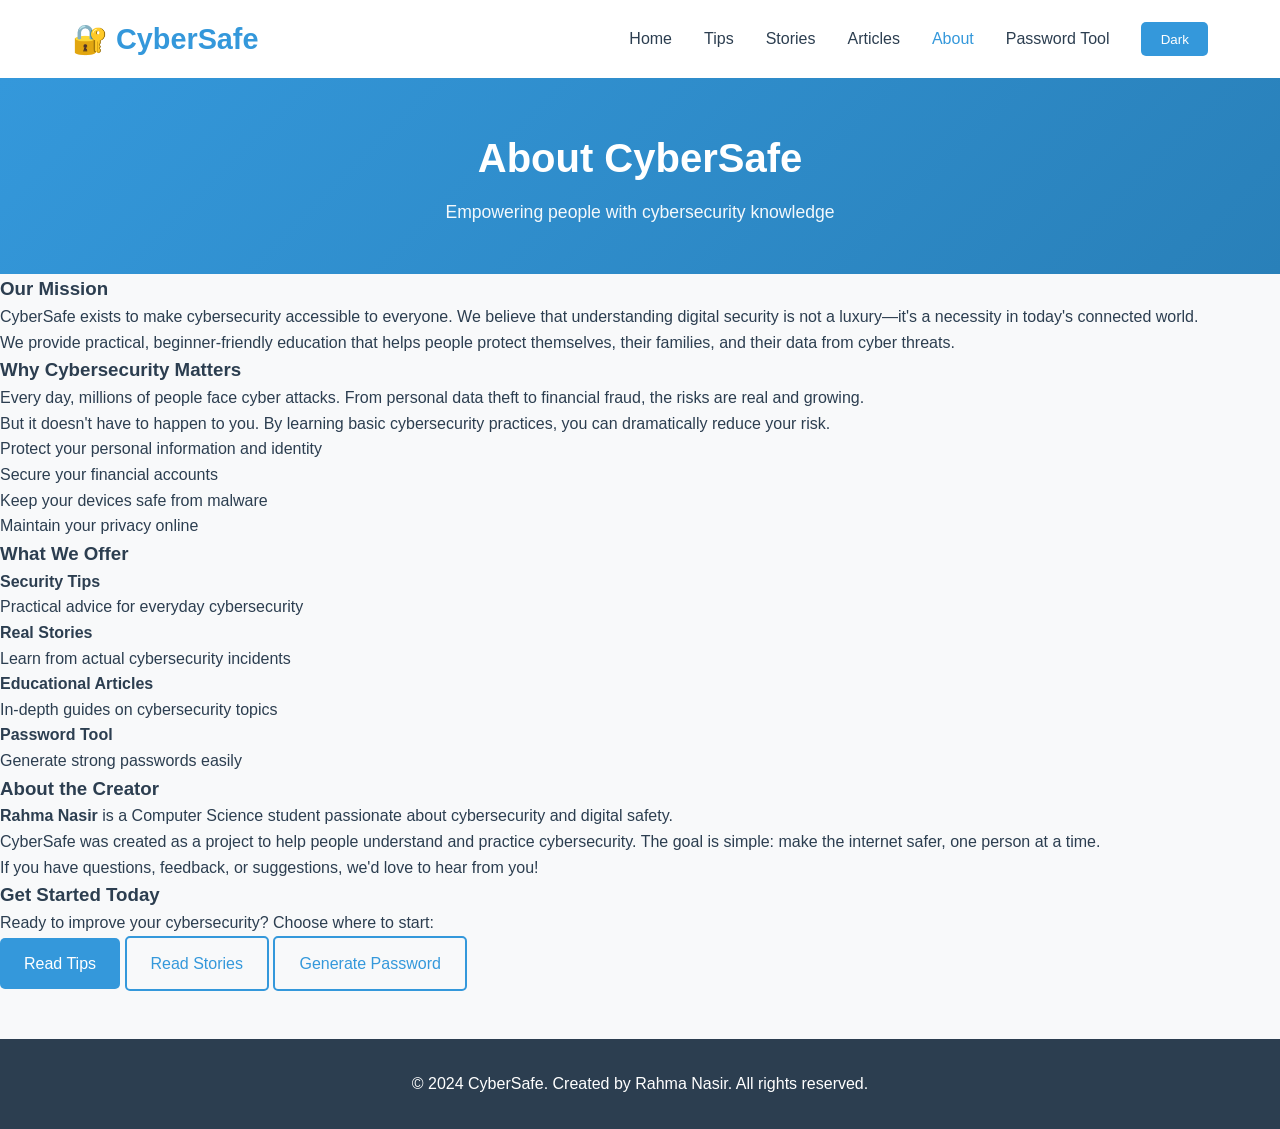
==== about.html @ e83b539f "Add files via upload" ====
<!DOCTYPE html>
<html lang="en">
<head>
    <meta charset="UTF-8">
    <meta name="viewport" content="width=device-width, initial-scale=1.0">
    <title>About - CyberSafe</title>
    <link rel="stylesheet" href="style.css">
    <script src="script.js"></script>
</head>
<body>

    <nav class="navbar">
        <div class="nav-container">
            <div class="logo">
                <span class="logo-icon">🔐</span>
                <span class="logo-text">CyberSafe</span>
            </div>
            <ul class="nav-links">
                <li><a href="index.html">Home</a></li>
                <li><a href="tips.html">Tips</a></li>
                <li><a href="stories.html">Stories</a></li>
                <li><a href="articles.html">Articles</a></li>
                <li><a href="about.html" class="active">About</a></li>
                <li><a href="password.html">Password Tool</a></li>
                <li><button class="theme-btn" id="themeBtn">Dark</button></li>
            </ul>
        </div>
    </nav>

    <section class="page-header">
        <h2>About CyberSafe</h2>
        <p>Empowering people with cybersecurity knowledge</p>
    </section>

    <section class="about-section">
        <div class="about-container">
            <!-- Mission -->
            <div class="about-card">
                <h3>Our Mission</h3>
                <p>CyberSafe exists to make cybersecurity accessible to everyone. We believe that understanding digital security is not a luxury—it's a necessity in today's connected world.</p>
                <p>We provide practical, beginner-friendly education that helps people protect themselves, their families, and their data from cyber threats.</p>
            </div>

            <div class="about-card">
                <h3>Why Cybersecurity Matters</h3>
                <p>Every day, millions of people face cyber attacks. From personal data theft to financial fraud, the risks are real and growing.</p>
                <p>But it doesn't have to happen to you. By learning basic cybersecurity practices, you can dramatically reduce your risk.</p>
                <ul>
                    <li>Protect your personal information and identity</li>
                    <li>Secure your financial accounts</li>
                    <li>Keep your devices safe from malware</li>
                    <li>Maintain your privacy online</li>
                </ul>
            </div>

            <div class="about-card">
                <h3>What We Offer</h3>
                <div class="offerings">
                    <div class="offering">
                        <h4>Security Tips</h4>
                        <p>Practical advice for everyday cybersecurity</p>
                    </div>
                    <div class="offering">
                        <h4>Real Stories</h4>
                        <p>Learn from actual cybersecurity incidents</p>
                    </div>
                    <div class="offering">
                        <h4>Educational Articles</h4>
                        <p>In-depth guides on cybersecurity topics</p>
                    </div>
                    <div class="offering">
                        <h4>Password Tool</h4>
                        <p>Generate strong passwords easily</p>
                    </div>
                </div>
            </div>

            <div class="about-card">
                <h3>About the Creator</h3>
                <p><strong>Rahma Nasir</strong> is a Computer Science student passionate about cybersecurity and digital safety.</p>
                <p>CyberSafe was created as a project to help people understand and practice cybersecurity. The goal is simple: make the internet safer, one person at a time.</p>
                <p>If you have questions, feedback, or suggestions, we'd love to hear from you!</p>
            </div>

            <div class="about-card cta-card">
                <h3>Get Started Today</h3>
                <p>Ready to improve your cybersecurity? Choose where to start:</p>
                <div class="cta-buttons">
                    <a href="tips.html" class="btn btn-primary">Read Tips</a>
                    <a href="stories.html" class="btn btn-secondary">Read Stories</a>
                    <a href="password.html" class="btn btn-secondary">Generate Password</a>
                </div>
            </div>
        </div>
    </section>

    <footer class="footer">
        <p>&copy; 2024 CyberSafe. Created by Rahma Nasir. All rights reserved.</p>
    </footer>

</body>
</html>
---- style.css ----
* {
    margin: 0;
    padding: 0;
    box-sizing: border-box;
}

:root {
    --primary: #2c3e50;
    --accent: #3498db;
    --bg: #f8f9fa;
    --white: #ffffff;
    --text: #2c3e50;
    --light-text: #7f8c8d;
    --border: #ecf0f1;
}

body {
    font-family: 'Segoe UI', Tahoma, Geneva, Verdana, sans-serif;
    background-color: var(--bg);
    color: var(--text);
    line-height: 1.6;
}

.navbar {
    background-color: var(--white);
    padding: 1rem 0;
    box-shadow: 0 2px 5px rgba(0,0,0,0.1);
    top: 0;
    z-index: 100;
}

.nav-container {
    max-width: 1200px;
    margin: 0 auto;
    padding: 0 2rem;
    display: flex;
    justify-content: space-between;
    align-items: center;
}

.logo {
    font-size: 1.8rem;
    font-weight: bold;
    color: var(--accent);
}

.nav-links {
    display: flex;
    list-style: none;
    gap: 2rem;
    align-items: center;
    flex-wrap: wrap;
}

.nav-links a {
    text-decoration: none;
    color: var(--text);
    font-weight: 500;
}

.nav-links a:hover,
.nav-links a.active {
    color: var(--accent);
}

.theme-btn {
    background-color: var(--accent);
    color: white;
    border: none;
    padding: 0.6rem 1.2rem;
    border-radius: 5px;
    cursor: pointer;
    font-weight: 500;
}

.theme-btn:hover {
    background-color: #2980b9;
}

.btn {
    display: inline-block;
    padding: 0.8rem 1.5rem;
    border-radius: 5px;
    text-decoration: none;
    font-weight: 500;
    cursor: pointer;
    border: none;
    text-align: center;
}

.btn-primary {
    background-color: var(--accent);
    color: white;
}

.btn-primary:hover {
    background-color: #2980b9;
}

.btn-secondary {
    background-color: transparent;
    color: var(--accent);
    border: 2px solid ;
}

.btn-secondary:hover {
    background-color: var(--accent);
    color: white;
}

.page-header {
    background: linear-gradient(135deg, #3498db, #2980b9);
    color: white;
    padding: 3rem 2rem;
    text-align: center;
}

.page-header h2 {
    font-size: 2.5rem;
    margin-bottom: 0.5rem;
}

.page-header p {
    font-size: 1.1rem;
    opacity: 0.95;
}

.footer {
    background-color: var(--primary);
    color: white;
    text-align: center;
    padding: 2rem;
    margin-top: 3rem;
}

.hero {
    background: linear-gradient(135deg, #3498db, #2980b9);
    color: white;
    padding: 5rem 2rem;
    text-align: center;
}

.hero-content h2 {
    font-size: 3rem;
    margin-bottom: 1rem;
}

.hero-content p {
    font-size: 1.2rem;
    margin-bottom: 2rem;
    opacity: 0.95;
}

.hero-buttons {
    display: flex;
    gap: 1rem;
    justify-content: center;
    flex-wrap: wrap;
}

.features {
    padding: 3rem 2rem;
    background-color: var(--bg);
}

.features-container {
    max-width: 1200px;
    margin: 0 auto;
    display: grid;
    grid-template-columns: repeat(auto-fit, minmax(250px, 1fr));
    gap: 2rem;
}

.feature-card {
    background-color: var(--white);
    padding: 2rem;
    border-radius: 8px;
    box-shadow: 0 2px 8px rgba(0,0,0,0.1);
}

.feature-card h3 {
    color: var(--accent);
    margin-bottom: 1rem;
    font-size: 1.3rem;
}

.feature-card p {
    color: var(--light-text);
    margin-bottom: 1.5rem;
}

.feature-card a {
    color: var(--accent);
    text-decoration: none;
    font-weight: 500;
}
/* I UPDATED THE CSS FOR TIPS */
.tips-section {
    padding: 3rem 2rem;
    background-color: var(--bg);
}

.tips-container {
    max-width: 1200px;
    margin: 0 auto;
}

.tips-category {
    margin-bottom: 3rem;
}

.tips-category h3 {
    color: var(--accent);
    font-size: 1.5rem;
    margin-bottom: 1.5rem;
    padding-bottom: 0.5rem;
    border-bottom: 2px solid var(--accent);
}

.tip-card {
    background-color: var(--white);
    padding: 1.5rem;
    margin-bottom: 1rem;
    border-radius: 8px;
    box-shadow: 0 2px 5px rgba(0,0,0,0.1);
    border-left: 4px solid var(--accent);
}

.tip-card h4 {
    color: var(--accent);
    margin-bottom: 0.5rem;
    font-size: 1.1rem;
}

.tip-card p {
    color: var(--light-text);
}

/*update from here for stories and articles page*/

.stories-section {
    padding: 3rem 2rem;
    background-color: var(--bg);
}

.stories-container {
    max-width: 1000px;
    margin: 0 auto;
    display: grid;
    gap: 2rem;
}

.story-card {
    background-color: var(--white);
    padding: 2rem;
    border-radius: 8px;
    box-shadow: 0 2px 8px rgba(0,0,0,0.1);
    border-top: 4px solid var(--accent);
}

.story-card h3 {
    color: var(--accent);
    margin-bottom: 1rem;
    font-size: 1.3rem;
}

.story-card p {
    color: var(--light-text);
    margin-bottom: 1rem;
    line-height: 1.8;
}

.story-card strong {
    color: var(--text);
}

.articles-section {
    padding: 3rem 2rem;
    background-color: var(--bg);
}

.articles-container {
    max-width: 900px;
    margin: 0 auto;
}

.article-card {
    background-color: var(--white);
    padding: 2rem;
    margin-bottom: 2rem;
    border-radius: 8px;
    box-shadow: 0 2px 8px rgba(0,0,0,0.1);
}

.article-card h3 {
    color: var(--accent);
    margin-bottom: 1rem;
    font-size: 1.4rem;
}

.article-card p {
    color: var(--light-text);
    margin-bottom: 1rem;
    line-height: 1.8;
}

.article-card ul {
    margin-left: 2rem;
    margin-bottom: 1rem;
}

.article-card li {
    color: var(--light-text);
    margin-bottom: 0.5rem;
}
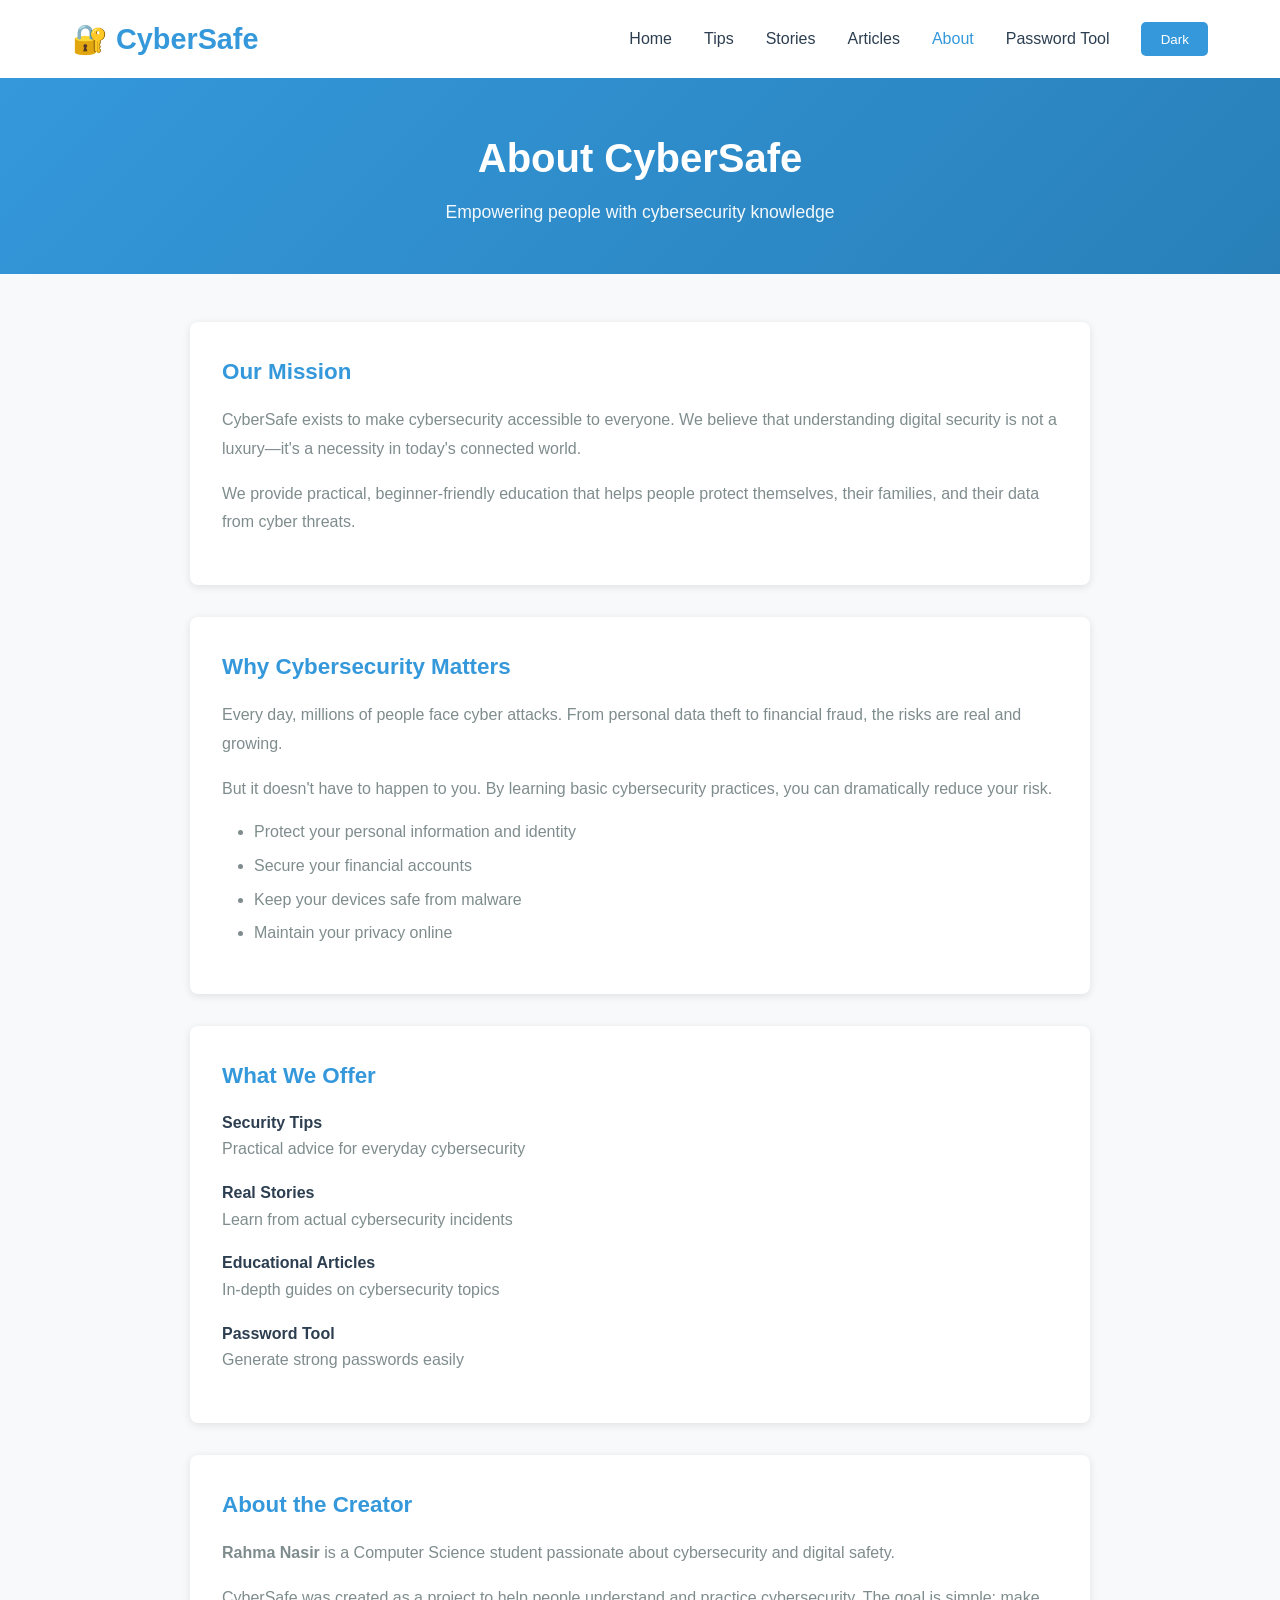
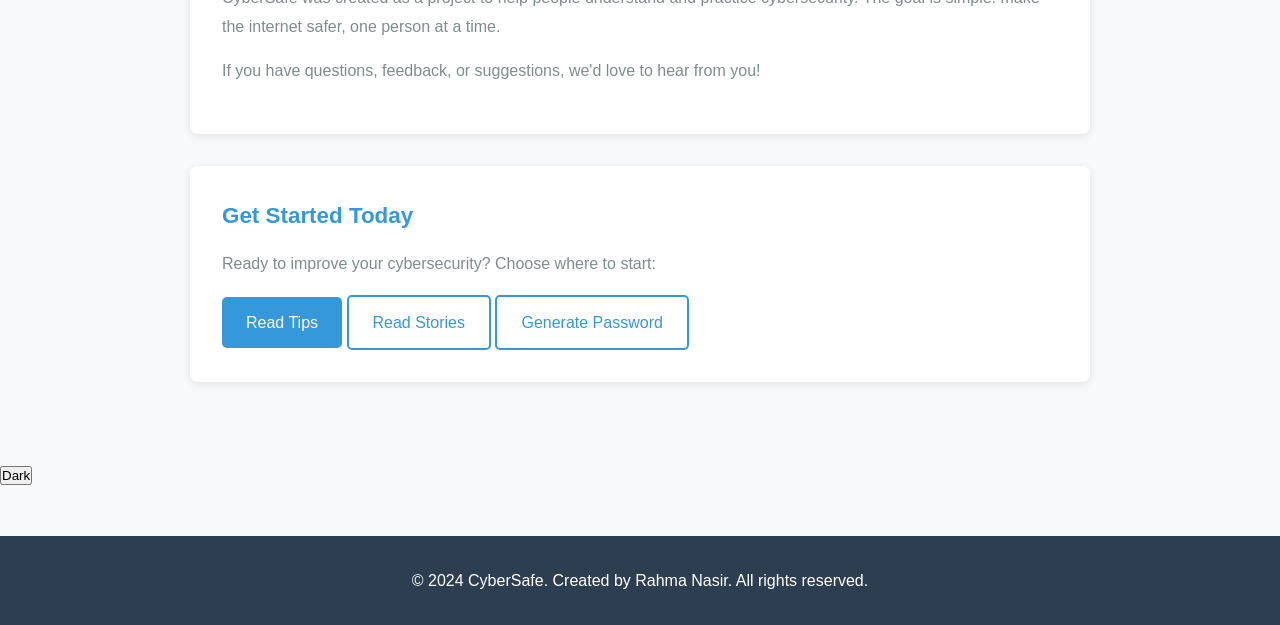
==== commit fb2668f0: "Update about.html" ====
--- a/about.html
+++ b/about.html
@@ -34,7 +34,6 @@
 
     <section class="about-section">
         <div class="about-container">
-            <!-- Mission -->
             <div class="about-card">
                 <h3>Our Mission</h3>
                 <p>CyberSafe exists to make cybersecurity accessible to everyone. We believe that understanding digital security is not a luxury—it's a necessity in today's connected world.</p>
@@ -93,7 +92,7 @@
             </div>
         </div>
     </section>
-
+    <button id="themeBtn">Dark</button>
     <footer class="footer">
         <p>&copy; 2024 CyberSafe. Created by Rahma Nasir. All rights reserved.</p>
     </footer>
--- a/style.css
+++ b/style.css
@@ -313,3 +313,150 @@
     color: var(--light-text);
     margin-bottom: 0.5rem;
 }
+/*update from here for about and password page*/
+.password-section {
+    padding: 3rem 2rem;
+    background-color: var(--bg);
+}
+
+.password-container {
+    max-width: 500px;
+    margin: 0 auto;
+    background-color: var(--white);
+    padding: 2rem;
+    border-radius: 8px;
+    box-shadow: 0 2px 10px rgba(0,0,0,0.1);
+}
+
+.password-display {
+    display: flex;
+    gap: 1rem;
+    margin-bottom: 2rem;
+}
+
+.password-display input {
+    flex: 1;
+    padding: 0.8rem;
+    border: 2px solid var(--border);
+    border-radius: 5px;
+    font-size: 1rem;
+    color: var(--text);
+    background-color: var(--bg);
+}
+
+.copy-btn {
+    padding: 0.8rem 1.5rem;
+    background-color: var(--accent);
+    color: white;
+    border: none;
+    border-radius: 5px;
+    cursor: pointer;
+    font-weight: 500;
+}
+
+.copy-btn:hover {
+    background-color: #2980b9;
+}
+
+.copy-btn.copied {
+    background-color: #27ae60;
+}
+
+.strength-indicator {
+    margin-bottom: 2rem;
+}
+
+.strength-bar {
+    height: 8px;
+    background-color: var(--border);
+    border-radius: 5px;
+    margin-bottom: 0.5rem;
+    overflow: hidden;
+}
+
+.strength-bar::after {
+    content: '';
+    display: block;
+    height: 100%;
+    width: 0%;
+    background-color: #e74c3c;
+    border-radius: 5px;
+}
+
+#strengthText {
+    font-size: 0.9rem;
+    color: var(--light-text);
+}
+
+.password-options {
+    margin-bottom: 2rem;
+}
+
+.option {
+    margin-bottom: 1rem;
+}
+
+.option label {
+    display: flex;
+    align-items: center;
+    color: var(--text);
+    cursor: pointer;
+    gap: 0.5rem;
+}
+
+.option input[type="checkbox"] {
+    cursor: pointer;
+    width: 18px;
+    height: 18px;
+}
+
+.option input[type="range"] {
+    width: 100%;
+    cursor: pointer;
+}
+
+.generate-btn {
+    width: 100%;
+    padding: 1rem;
+    font-size: 1rem;
+}
+
+.about-section {
+    padding: 3rem 2rem;
+    background-color: var(--bg);
+}
+
+.about-container {
+    max-width: 900px;
+    margin: 0 auto;
+}
+
+.about-card {
+    background-color: var(--white);
+    padding: 2rem;
+    margin-bottom: 2rem;
+    border-radius: 8px;
+    box-shadow: 0 2px 8px rgba(0,0,0,0.1);
+}
+
+.about-card h3 {
+    color: var(--accent);
+    margin-bottom: 1rem;
+    font-size: 1.4rem;
+}
+
+.about-card p {
+    color: var(--light-text);
+    margin-bottom: 1rem;
+    line-height: 1.8;
+}
+
+.about-card ul {
+    margin-left: 2rem;
+    margin-bottom: 1rem;
+}
+
+.about-card li {
+    color: var(--light-text);
+    margin-bottom: 0.5rem;
+}
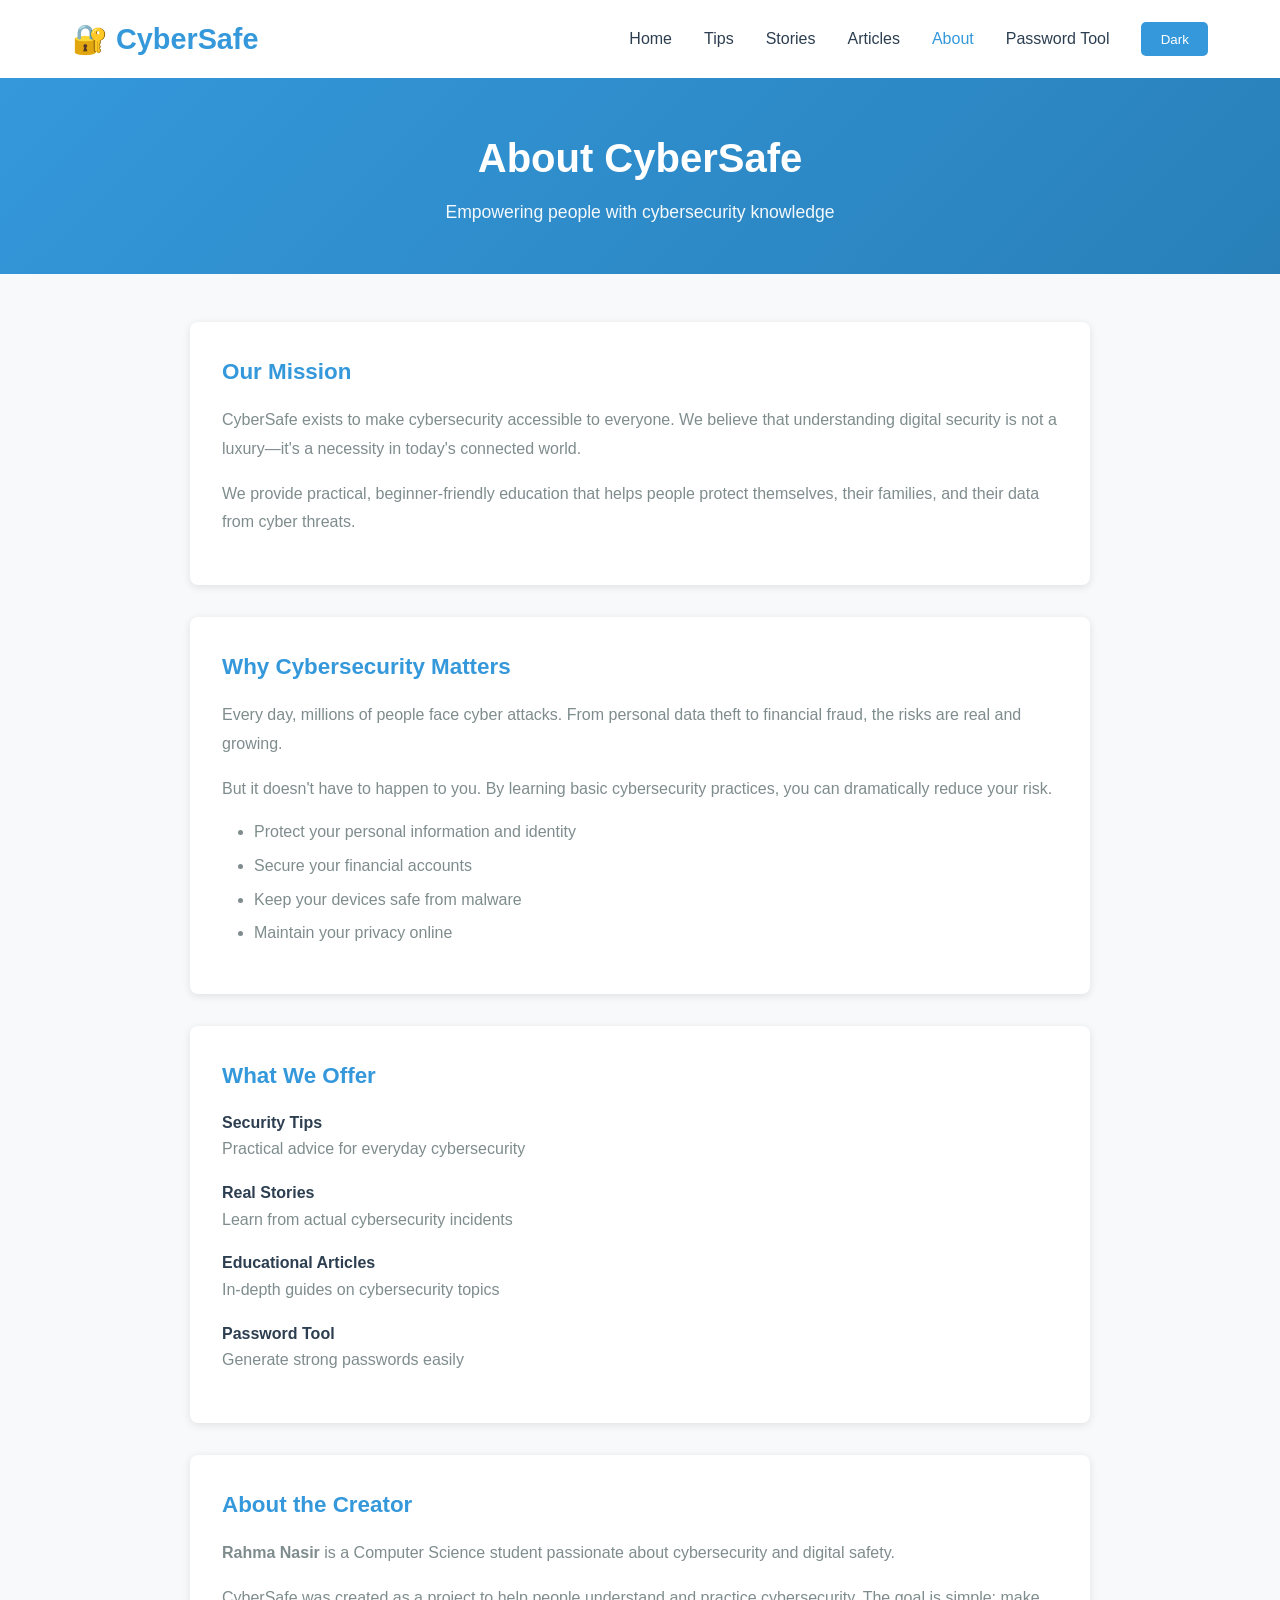
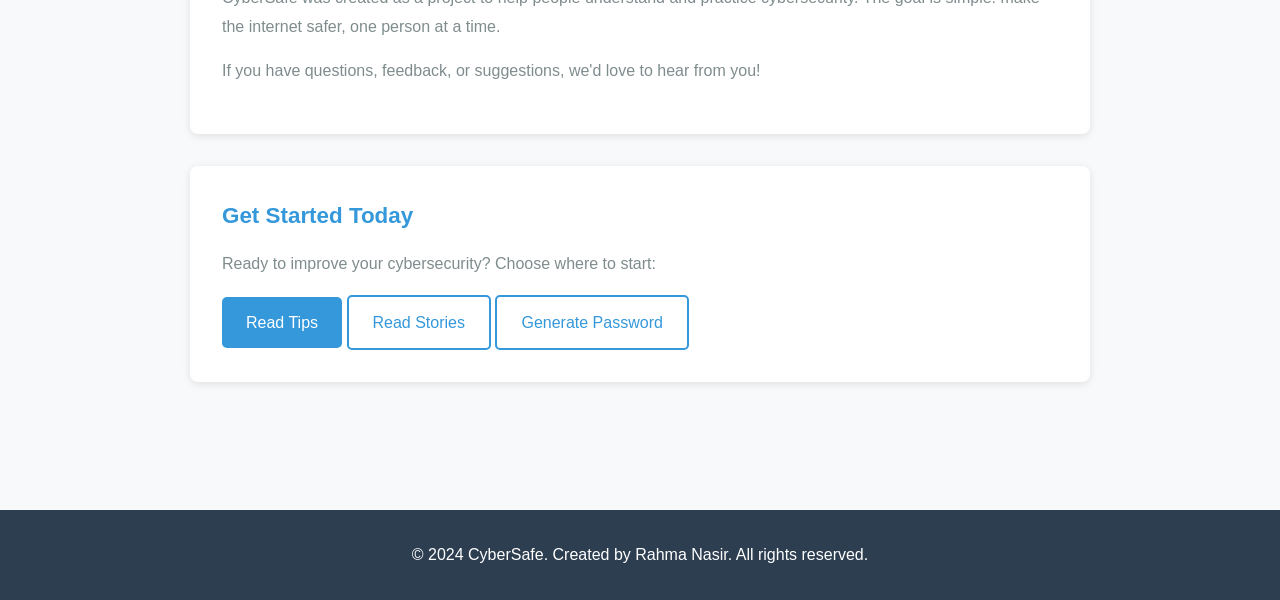
==== commit 961053e1: "about.html Removed the dark theme button from the about page." ====
--- a/about.html
+++ b/about.html
@@ -92,7 +92,6 @@
             </div>
         </div>
     </section>
-    <button id="themeBtn">Dark</button>
     <footer class="footer">
         <p>&copy; 2024 CyberSafe. Created by Rahma Nasir. All rights reserved.</p>
     </footer>
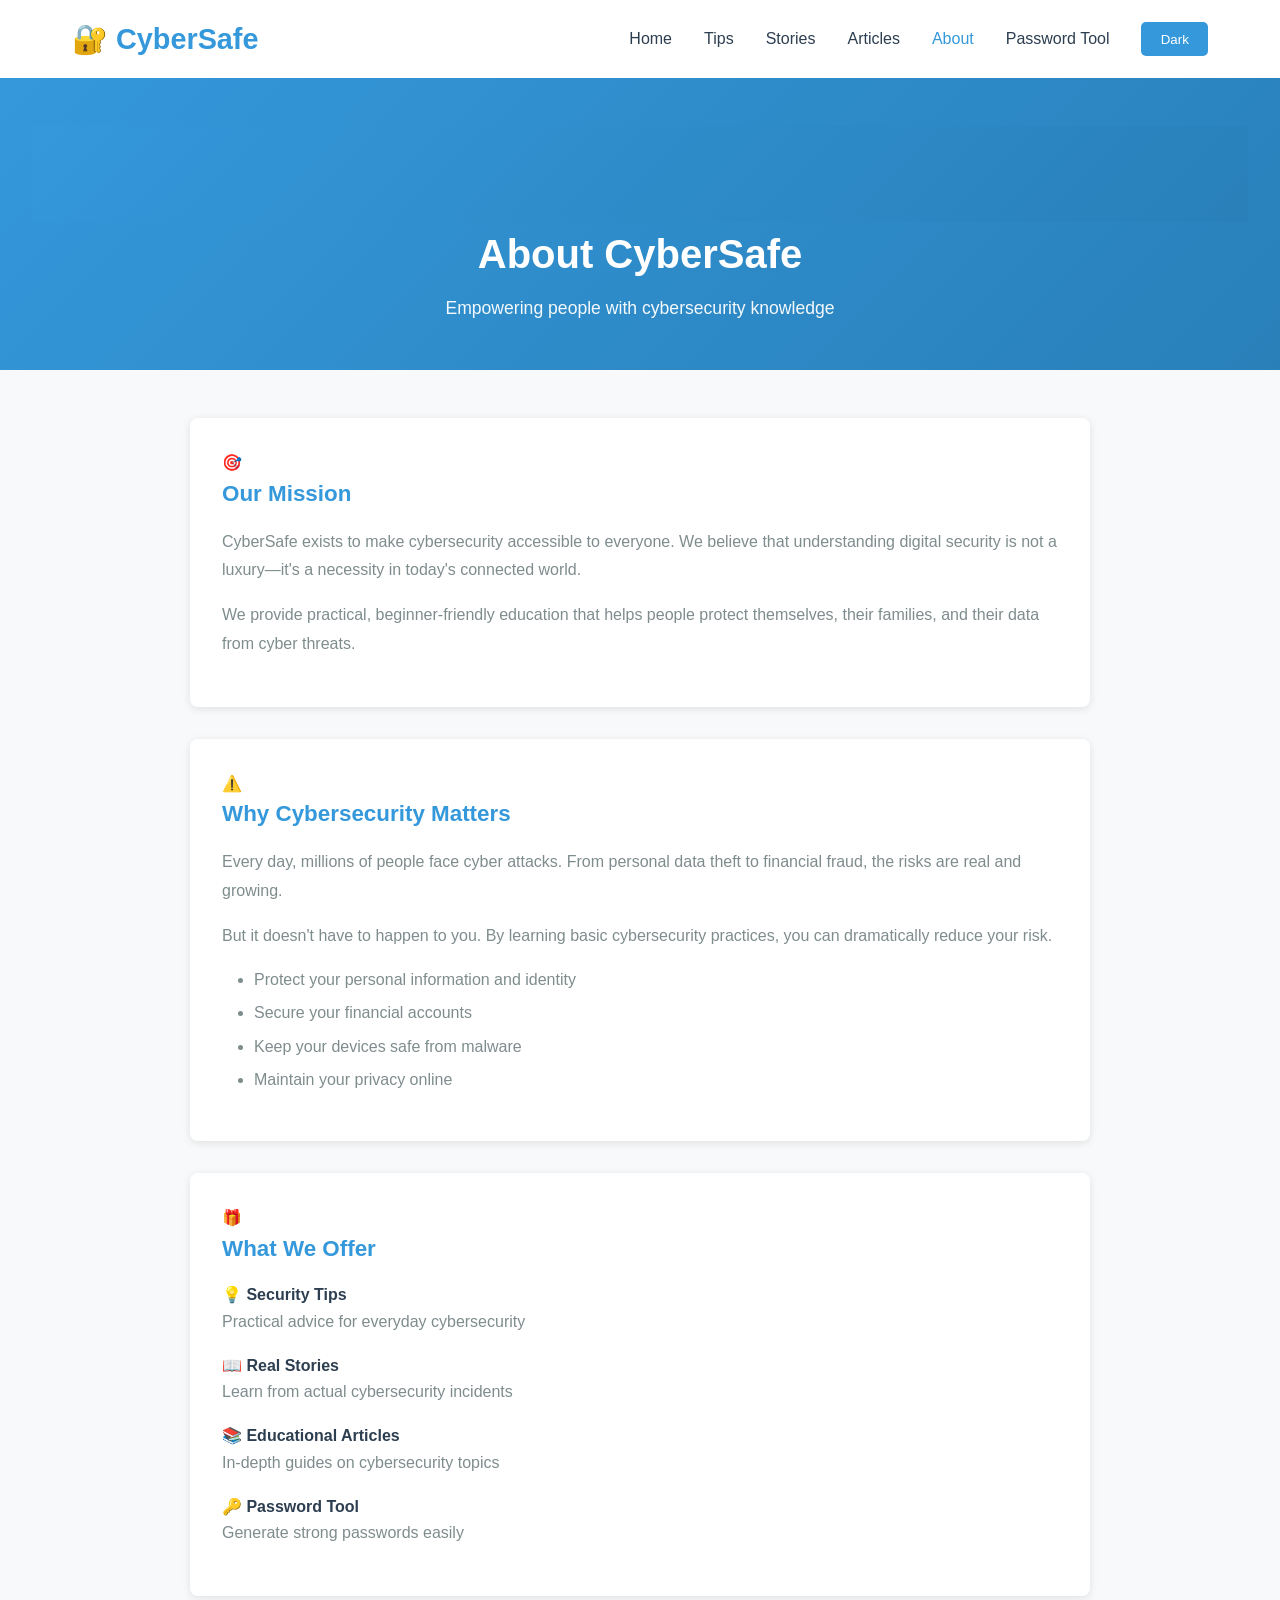
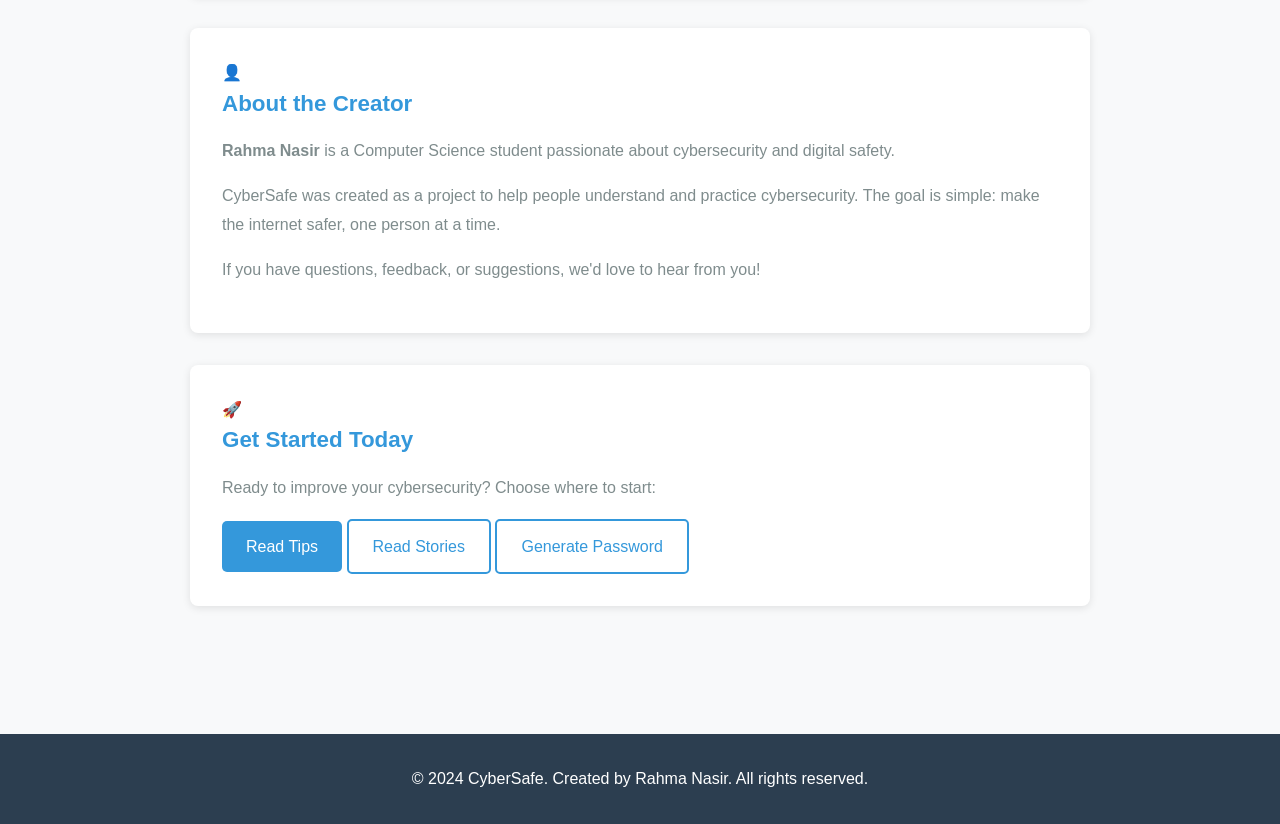
==== commit 4c374af1: "Add files via upload" ====
--- a/about.html
+++ b/about.html
@@ -5,7 +5,6 @@
     <meta name="viewport" content="width=device-width, initial-scale=1.0">
     <title>About - CyberSafe</title>
     <link rel="stylesheet" href="style.css">
-    <script src="script.js"></script>
 </head>
 <body>
 
@@ -28,6 +27,7 @@
     </nav>
 
     <section class="page-header">
+        <section class="page-header" id="about-header"></section>
         <h2>About CyberSafe</h2>
         <p>Empowering people with cybersecurity knowledge</p>
     </section>
@@ -35,12 +35,14 @@
     <section class="about-section">
         <div class="about-container">
             <div class="about-card">
+                <span class="about-icon">🎯</span>
                 <h3>Our Mission</h3>
                 <p>CyberSafe exists to make cybersecurity accessible to everyone. We believe that understanding digital security is not a luxury—it's a necessity in today's connected world.</p>
                 <p>We provide practical, beginner-friendly education that helps people protect themselves, their families, and their data from cyber threats.</p>
             </div>
 
             <div class="about-card">
+                <span class="about-icon">⚠️</span>
                 <h3>Why Cybersecurity Matters</h3>
                 <p>Every day, millions of people face cyber attacks. From personal data theft to financial fraud, the risks are real and growing.</p>
                 <p>But it doesn't have to happen to you. By learning basic cybersecurity practices, you can dramatically reduce your risk.</p>
@@ -53,28 +55,30 @@
             </div>
 
             <div class="about-card">
+                <span class="about-icon">🎁</span>
                 <h3>What We Offer</h3>
                 <div class="offerings">
                     <div class="offering">
-                        <h4>Security Tips</h4>
+                        <h4>💡 Security Tips</h4>
                         <p>Practical advice for everyday cybersecurity</p>
                     </div>
                     <div class="offering">
-                        <h4>Real Stories</h4>
+                        <h4>📖 Real Stories</h4>
                         <p>Learn from actual cybersecurity incidents</p>
                     </div>
                     <div class="offering">
-                        <h4>Educational Articles</h4>
+                        <h4>📚 Educational Articles</h4>
                         <p>In-depth guides on cybersecurity topics</p>
                     </div>
                     <div class="offering">
-                        <h4>Password Tool</h4>
+                        <h4>🔑 Password Tool</h4>
                         <p>Generate strong passwords easily</p>
                     </div>
                 </div>
             </div>
 
             <div class="about-card">
+                <span class="about-icon">👤</span>
                 <h3>About the Creator</h3>
                 <p><strong>Rahma Nasir</strong> is a Computer Science student passionate about cybersecurity and digital safety.</p>
                 <p>CyberSafe was created as a project to help people understand and practice cybersecurity. The goal is simple: make the internet safer, one person at a time.</p>
@@ -82,6 +86,7 @@
             </div>
 
             <div class="about-card cta-card">
+                <span class="about-icon">🚀</span>
                 <h3>Get Started Today</h3>
                 <p>Ready to improve your cybersecurity? Choose where to start:</p>
                 <div class="cta-buttons">
@@ -95,6 +100,7 @@
     <footer class="footer">
         <p>&copy; 2024 CyberSafe. Created by Rahma Nasir. All rights reserved.</p>
     </footer>
-
+    
+    <script src="script.js"></script>
 </body>
 </html>
--- a/style.css
+++ b/style.css
@@ -14,6 +14,16 @@
     --border: #ecf0f1;
 }
 
+body.dark-mode {
+    --primary: #1a1a1a;
+    --accent: #3498db;
+    --bg: #0f0f0f;
+    --white: #1e1e1e;
+    --text: #e0e0e0;
+    --light-text: #a0a0a0;
+    --border: #333333;
+}
+
 body {
     font-family: 'Segoe UI', Tahoma, Geneva, Verdana, sans-serif;
     background-color: var(--bg);
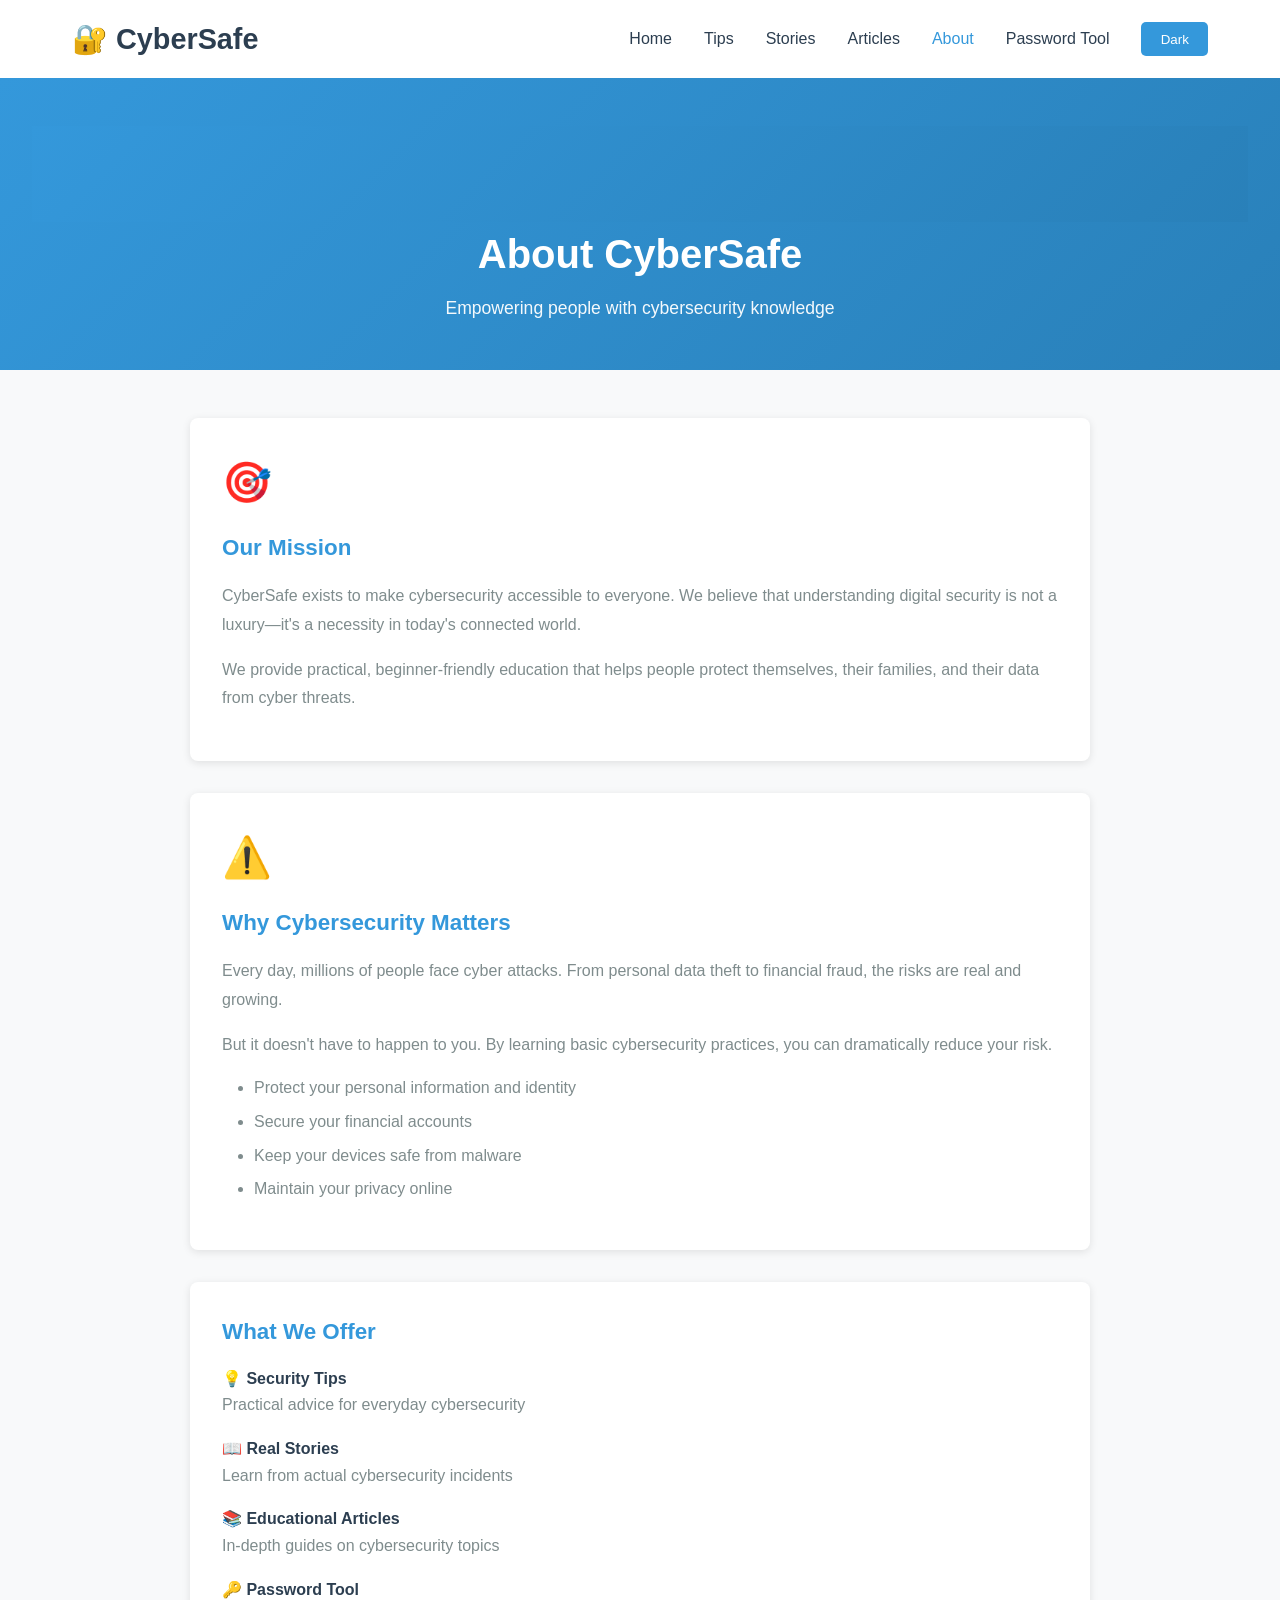
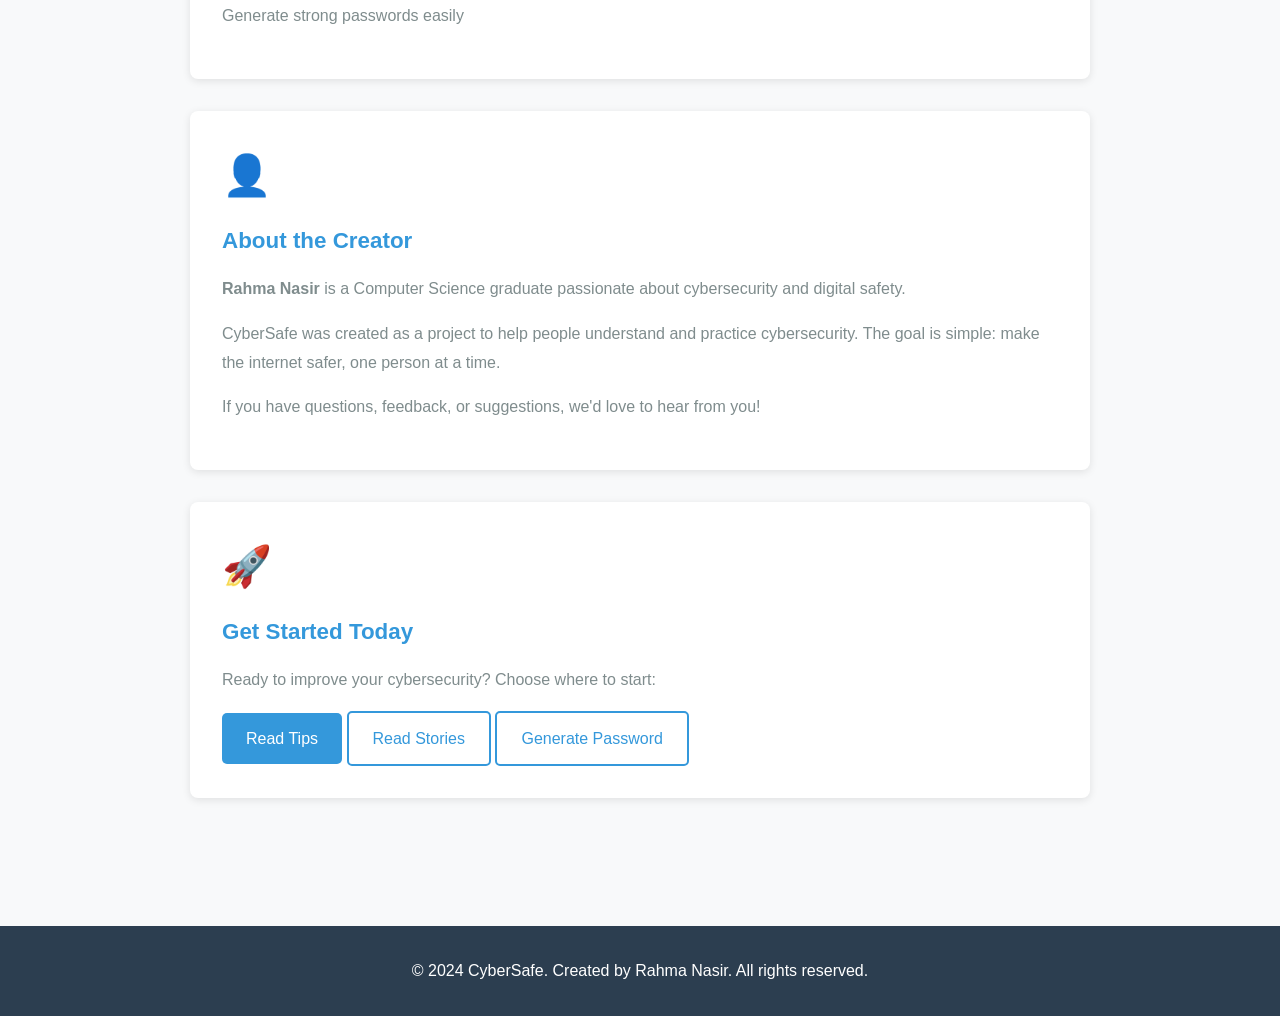
==== commit 32b86191: "Update about.html Updated the description of the creator to reflect graduation status." ====
--- a/about.html
+++ b/about.html
@@ -55,7 +55,6 @@
             </div>
 
             <div class="about-card">
-                <span class="about-icon">🎁</span>
                 <h3>What We Offer</h3>
                 <div class="offerings">
                     <div class="offering">
@@ -80,7 +79,7 @@
             <div class="about-card">
                 <span class="about-icon">👤</span>
                 <h3>About the Creator</h3>
-                <p><strong>Rahma Nasir</strong> is a Computer Science student passionate about cybersecurity and digital safety.</p>
+                <p><strong>Rahma Nasir</strong> is a Computer Science graduate passionate about cybersecurity and digital safety.</p>
                 <p>CyberSafe was created as a project to help people understand and practice cybersecurity. The goal is simple: make the internet safer, one person at a time.</p>
                 <p>If you have questions, feedback, or suggestions, we'd love to hear from you!</p>
             </div>
--- a/style.css
+++ b/style.css
@@ -1,472 +1,567 @@
-* {
-    margin: 0;
-    padding: 0;
-    box-sizing: border-box;
-}
-
-:root {
-    --primary: #2c3e50;
-    --accent: #3498db;
-    --bg: #f8f9fa;
-    --white: #ffffff;
-    --text: #2c3e50;
-    --light-text: #7f8c8d;
-    --border: #ecf0f1;
-}
-
-body.dark-mode {
-    --primary: #1a1a1a;
-    --accent: #3498db;
-    --bg: #0f0f0f;
-    --white: #1e1e1e;
-    --text: #e0e0e0;
-    --light-text: #a0a0a0;
-    --border: #333333;
-}
-
-body {
-    font-family: 'Segoe UI', Tahoma, Geneva, Verdana, sans-serif;
-    background-color: var(--bg);
-    color: var(--text);
-    line-height: 1.6;
-}
-
-.navbar {
-    background-color: var(--white);
-    padding: 1rem 0;
-    box-shadow: 0 2px 5px rgba(0,0,0,0.1);
-    top: 0;
-    z-index: 100;
-}
-
-.nav-container {
-    max-width: 1200px;
-    margin: 0 auto;
-    padding: 0 2rem;
-    display: flex;
-    justify-content: space-between;
-    align-items: center;
-}
-
-.logo {
-    font-size: 1.8rem;
-    font-weight: bold;
-    color: var(--accent);
-}
-
-.nav-links {
-    display: flex;
-    list-style: none;
-    gap: 2rem;
-    align-items: center;
-    flex-wrap: wrap;
-}
-
-.nav-links a {
-    text-decoration: none;
-    color: var(--text);
-    font-weight: 500;
-}
-
-.nav-links a:hover,
-.nav-links a.active {
-    color: var(--accent);
-}
-
-.theme-btn {
-    background-color: var(--accent);
-    color: white;
-    border: none;
-    padding: 0.6rem 1.2rem;
-    border-radius: 5px;
-    cursor: pointer;
-    font-weight: 500;
-}
-
-.theme-btn:hover {
-    background-color: #2980b9;
-}
-
-.btn {
-    display: inline-block;
-    padding: 0.8rem 1.5rem;
-    border-radius: 5px;
-    text-decoration: none;
-    font-weight: 500;
-    cursor: pointer;
-    border: none;
-    text-align: center;
-}
-
-.btn-primary {
-    background-color: var(--accent);
-    color: white;
-}
-
-.btn-primary:hover {
-    background-color: #2980b9;
-}
-
-.btn-secondary {
-    background-color: transparent;
-    color: var(--accent);
-    border: 2px solid ;
-}
-
-.btn-secondary:hover {
-    background-color: var(--accent);
-    color: white;
-}
-
-.page-header {
-    background: linear-gradient(135deg, #3498db, #2980b9);
-    color: white;
-    padding: 3rem 2rem;
-    text-align: center;
-}
-
-.page-header h2 {
-    font-size: 2.5rem;
-    margin-bottom: 0.5rem;
-}
-
-.page-header p {
-    font-size: 1.1rem;
-    opacity: 0.95;
-}
-
-.footer {
-    background-color: var(--primary);
-    color: white;
-    text-align: center;
-    padding: 2rem;
-    margin-top: 3rem;
-}
-
-.hero {
-    background: linear-gradient(135deg, #3498db, #2980b9);
-    color: white;
-    padding: 5rem 2rem;
-    text-align: center;
-}
-
-.hero-content h2 {
-    font-size: 3rem;
-    margin-bottom: 1rem;
-}
-
-.hero-content p {
-    font-size: 1.2rem;
-    margin-bottom: 2rem;
-    opacity: 0.95;
-}
-
-.hero-buttons {
-    display: flex;
-    gap: 1rem;
-    justify-content: center;
-    flex-wrap: wrap;
-}
-
-.features {
-    padding: 3rem 2rem;
-    background-color: var(--bg);
-}
-
-.features-container {
-    max-width: 1200px;
-    margin: 0 auto;
-    display: grid;
-    grid-template-columns: repeat(auto-fit, minmax(250px, 1fr));
-    gap: 2rem;
-}
-
-.feature-card {
-    background-color: var(--white);
-    padding: 2rem;
-    border-radius: 8px;
-    box-shadow: 0 2px 8px rgba(0,0,0,0.1);
-}
-
-.feature-card h3 {
-    color: var(--accent);
-    margin-bottom: 1rem;
-    font-size: 1.3rem;
-}
-
-.feature-card p {
-    color: var(--light-text);
-    margin-bottom: 1.5rem;
-}
-
-.feature-card a {
-    color: var(--accent);
-    text-decoration: none;
-    font-weight: 500;
-}
-/* I UPDATED THE CSS FOR TIPS */
-.tips-section {
-    padding: 3rem 2rem;
-    background-color: var(--bg);
-}
-
-.tips-container {
-    max-width: 1200px;
-    margin: 0 auto;
-}
-
-.tips-category {
-    margin-bottom: 3rem;
-}
-
-.tips-category h3 {
-    color: var(--accent);
-    font-size: 1.5rem;
-    margin-bottom: 1.5rem;
-    padding-bottom: 0.5rem;
-    border-bottom: 2px solid var(--accent);
-}
-
-.tip-card {
-    background-color: var(--white);
-    padding: 1.5rem;
-    margin-bottom: 1rem;
-    border-radius: 8px;
-    box-shadow: 0 2px 5px rgba(0,0,0,0.1);
-    border-left: 4px solid var(--accent);
-}
-
-.tip-card h4 {
-    color: var(--accent);
-    margin-bottom: 0.5rem;
-    font-size: 1.1rem;
-}
-
-.tip-card p {
-    color: var(--light-text);
-}
-
-/*update from here for stories and articles page*/
-
-.stories-section {
-    padding: 3rem 2rem;
-    background-color: var(--bg);
-}
-
-.stories-container {
-    max-width: 1000px;
-    margin: 0 auto;
-    display: grid;
-    gap: 2rem;
-}
-
-.story-card {
-    background-color: var(--white);
-    padding: 2rem;
-    border-radius: 8px;
-    box-shadow: 0 2px 8px rgba(0,0,0,0.1);
-    border-top: 4px solid var(--accent);
-}
-
-.story-card h3 {
-    color: var(--accent);
-    margin-bottom: 1rem;
-    font-size: 1.3rem;
-}
-
-.story-card p {
-    color: var(--light-text);
-    margin-bottom: 1rem;
-    line-height: 1.8;
-}
-
-.story-card strong {
-    color: var(--text);
-}
-
-.articles-section {
-    padding: 3rem 2rem;
-    background-color: var(--bg);
-}
-
-.articles-container {
-    max-width: 900px;
-    margin: 0 auto;
-}
-
-.article-card {
-    background-color: var(--white);
-    padding: 2rem;
-    margin-bottom: 2rem;
-    border-radius: 8px;
-    box-shadow: 0 2px 8px rgba(0,0,0,0.1);
-}
-
-.article-card h3 {
-    color: var(--accent);
-    margin-bottom: 1rem;
-    font-size: 1.4rem;
-}
-
-.article-card p {
-    color: var(--light-text);
-    margin-bottom: 1rem;
-    line-height: 1.8;
-}
-
-.article-card ul {
-    margin-left: 2rem;
-    margin-bottom: 1rem;
-}
-
-.article-card li {
-    color: var(--light-text);
-    margin-bottom: 0.5rem;
-}
-/*update from here for about and password page*/
-.password-section {
-    padding: 3rem 2rem;
-    background-color: var(--bg);
-}
-
-.password-container {
-    max-width: 500px;
-    margin: 0 auto;
-    background-color: var(--white);
-    padding: 2rem;
-    border-radius: 8px;
-    box-shadow: 0 2px 10px rgba(0,0,0,0.1);
-}
-
-.password-display {
-    display: flex;
-    gap: 1rem;
-    margin-bottom: 2rem;
-}
-
-.password-display input {
-    flex: 1;
-    padding: 0.8rem;
-    border: 2px solid var(--border);
-    border-radius: 5px;
-    font-size: 1rem;
-    color: var(--text);
-    background-color: var(--bg);
-}
-
-.copy-btn {
-    padding: 0.8rem 1.5rem;
-    background-color: var(--accent);
-    color: white;
-    border: none;
-    border-radius: 5px;
-    cursor: pointer;
-    font-weight: 500;
-}
-
-.copy-btn:hover {
-    background-color: #2980b9;
-}
-
-.copy-btn.copied {
-    background-color: #27ae60;
-}
-
-.strength-indicator {
-    margin-bottom: 2rem;
-}
-
-.strength-bar {
-    height: 8px;
-    background-color: var(--border);
-    border-radius: 5px;
-    margin-bottom: 0.5rem;
-    overflow: hidden;
-}
-
-.strength-bar::after {
-    content: '';
-    display: block;
-    height: 100%;
-    width: 0%;
-    background-color: #e74c3c;
-    border-radius: 5px;
-}
-
-#strengthText {
-    font-size: 0.9rem;
-    color: var(--light-text);
-}
-
-.password-options {
-    margin-bottom: 2rem;
-}
-
-.option {
-    margin-bottom: 1rem;
-}
-
-.option label {
-    display: flex;
-    align-items: center;
-    color: var(--text);
-    cursor: pointer;
-    gap: 0.5rem;
-}
-
-.option input[type="checkbox"] {
-    cursor: pointer;
-    width: 18px;
-    height: 18px;
-}
-
-.option input[type="range"] {
-    width: 100%;
-    cursor: pointer;
-}
-
-.generate-btn {
-    width: 100%;
-    padding: 1rem;
-    font-size: 1rem;
-}
-
-.about-section {
-    padding: 3rem 2rem;
-    background-color: var(--bg);
-}
-
-.about-container {
-    max-width: 900px;
-    margin: 0 auto;
-}
-
-.about-card {
-    background-color: var(--white);
-    padding: 2rem;
-    margin-bottom: 2rem;
-    border-radius: 8px;
-    box-shadow: 0 2px 8px rgba(0,0,0,0.1);
-}
-
-.about-card h3 {
-    color: var(--accent);
-    margin-bottom: 1rem;
-    font-size: 1.4rem;
-}
-
-.about-card p {
-    color: var(--light-text);
-    margin-bottom: 1rem;
-    line-height: 1.8;
-}
-
-.about-card ul {
-    margin-left: 2rem;
-    margin-bottom: 1rem;
-}
-
-.about-card li {
-    color: var(--light-text);
-    margin-bottom: 0.5rem;
-}
+* {
+    margin: 0;
+    padding: 0;
+    box-sizing: border-box;
+}
+
+:root {
+    --primary: #2c3e50;
+    --accent: #3498db;
+    --bg: #f8f9fa;
+    --white: #ffffff;
+    --text: #2c3e50;
+    --light-text: #7f8c8d;
+    --border: #ecf0f1;
+}
+
+body.dark-mode {
+    --primary: #1a1a1a;
+    --accent: #3498db;
+    --bg: #0f0f0f;
+    --white: #1e1e1e;
+    --text: #e0e0e0;
+    --light-text: #a0a0a0;
+    --border: #333333;
+}
+
+body {
+    font-family: 'Segoe UI', Tahoma, Geneva, Verdana, sans-serif;
+    background-color: var(--bg);
+    color: var(--text);
+    line-height: 1.6;
+}
+
+.navbar {
+    background-color: var(--white);
+    padding: 1rem 0;
+    box-shadow: 0 2px 5px rgba(0,0,0,0.1);
+    top: 0;
+    z-index: 100;
+}
+
+.nav-container {
+    max-width: 1200px;
+    margin: 0 auto;
+    padding: 0 2rem;
+    display: flex;
+    justify-content: space-between;
+    align-items: center;
+}
+
+.logo {
+    font-size: 1.8rem;
+    font-weight: bold;
+}
+
+.nav-links {
+    display: flex;
+    list-style: none;
+    gap: 2rem;
+    align-items: center;
+    flex-wrap: wrap;
+}
+
+.nav-links a {
+    text-decoration: none;
+    color: var(--text);
+    font-weight: 500;
+}
+
+.nav-links a:hover,
+.nav-links a.active {
+    color: var(--accent);
+}
+
+.theme-btn {
+    background-color: var(--accent);
+    color: white;
+    border: none;
+    padding: 0.6rem 1.2rem;
+    border-radius: 5px;
+    cursor: pointer;
+    font-weight: 500;
+}
+
+.theme-btn:hover {
+    background-color: #2980b9;
+}
+
+.btn {
+    display: inline-block;
+    padding: 0.8rem 1.5rem;
+    border-radius: 5px;
+    text-decoration: none;
+    font-weight: 500;
+    cursor: pointer;
+    border: none;
+    text-align: center;
+}
+
+.btn-primary {
+    background-color: var(--accent);
+    color: white;
+}
+
+.btn-primary:hover {
+    background-color: #2980b9;
+}
+
+.btn-secondary {
+    background-color: transparent;
+    color: var(--accent);
+    border: 2px solid ;
+}
+
+.btn-secondary:hover {
+    background-color: var(--accent);
+    color: white;
+}
+
+.page-header {
+    background: linear-gradient(135deg, #3498db, #2980b9);
+    color: white;
+    padding: 3rem 2rem;
+    text-align: center;
+}
+
+.page-header h2 {
+    font-size: 2.5rem;
+    margin-bottom: 0.5rem;
+}
+
+.page-header p {
+    font-size: 1.1rem;
+    opacity: 0.95;
+}
+
+.footer {
+    background-color: var(--primary);
+    color: white;
+    text-align: center;
+    padding: 2rem;
+    margin-top: 3rem;
+}
+
+.hero {
+   background: linear-gradient(135deg, rgba(52, 152, 219, 0.85), rgba(41, 128, 185, 0.85)),
+                url('Cyber.png') center/cover no-repeat;
+    padding: 5rem 2rem;
+    text-align: center;
+    position: relative;
+    overflow: hidden;
+}
+
+.hero-content h2 {
+    font-size: 3rem;
+    margin-bottom: 1rem;
+}
+
+.hero-content p {
+    font-size: 1.2rem;
+    margin-bottom: 2rem;
+    opacity: 0.95;
+}
+
+.hero-buttons {
+    display: flex;
+    gap: 1rem;
+    justify-content: center;
+    flex-wrap: wrap;
+}
+
+.features {
+    padding: 3rem 2rem;
+    background-color: var(--bg);
+}
+
+.features-container {
+    max-width: 1200px;
+    margin: 0 auto;
+    display: grid;
+    grid-template-columns: repeat(auto-fit, minmax(250px, 1fr));
+    gap: 2rem;
+}
+
+.feature-card {
+    background-color: var(--white);
+    padding: 2rem;
+    border-radius: 8px;
+    box-shadow: 0 2px 8px rgba(0,0,0,0.1);
+    position: relative;
+    overflow: hidden;
+}
+
+.feature-card:hover {
+    transform: translateY(-5px);
+    box-shadow: 0 8px 20px rgba(52, 152, 219, 0.2);
+}
+
+.feature-card::before {
+    content: '';
+    position: absolute;
+    top: 0;
+    left: 0;
+    right: 0;
+    height: 4px;
+    background: linear-gradient(90deg, #3498db, #2980b9);
+}
+
+.feature-icon {
+    font-size: 3rem;
+    margin-bottom: 1rem;
+    display: block;
+}
+
+.feature-card h3 {
+    color: var(--accent);
+    margin-bottom: 1rem;
+    font-size: 1.3rem;
+}
+
+.feature-card p {
+    color: var(--light-text);
+    margin-bottom: 1.5rem;
+}
+
+.feature-card a {
+    color: var(--accent);
+    text-decoration: none;
+    font-weight: 500;
+}
+
+.tips-section {
+    padding: 3rem 2rem;
+    background-color: var(--bg);
+}
+
+.tips-container {
+    max-width: 1200px;
+    margin: 0 auto;
+}
+
+.tips-category {
+    margin-bottom: 3rem;
+}
+
+.tips-category h3 {
+    color: var(--accent);
+    font-size: 1.5rem;
+    margin-bottom: 1.5rem;
+    padding-bottom: 0.5rem;
+    border-bottom: 2px solid var(--accent);
+}
+
+.tip-card {
+    background-color: var(--white);
+    padding: 1.5rem;
+    margin-bottom: 1rem;
+    border-radius: 8px;
+    box-shadow: 0 2px 5px rgba(0,0,0,0.1);
+    border-left: 4px solid var(--accent);
+    position: relative;
+}
+
+.tip-card:hover {
+    box-shadow: 0 5px 15px rgba(52, 152, 219, 0.15);
+    transform: translateX(5px);
+}
+
+.tip-card h4 {
+    color: var(--accent);
+    margin-bottom: 0.5rem;
+    font-size: 1.1rem;
+}
+
+.tip-card p {
+    color: var(--light-text);
+}
+
+.tip-icon {
+    font-size: 1.8rem;
+    margin-right: 0.5rem;
+    display: inline-block;
+}
+
+.stories-section {
+    padding: 3rem 2rem;
+    background-color: var(--bg);
+}
+
+.stories-container {
+    max-width: 1000px;
+    margin: 0 auto;
+    display: grid;
+    gap: 2rem;
+}
+
+.story-card {
+    background-color: var(--white);
+    padding: 2rem;
+    border-radius: 8px;
+    box-shadow: 0 2px 8px rgba(0,0,0,0.1);
+    border-top: 4px solid var(--accent);
+    position: relative;
+}
+
+.story-card:hover {
+    box-shadow: 0 8px 20px rgba(52, 152, 219, 0.2);
+    transform: translateY(-3px);
+}
+
+.story-card h3 {
+    color: var(--accent);
+    margin-bottom: 1rem;
+    font-size: 1.3rem;
+}
+
+.story-card p {
+    color: var(--light-text);
+    margin-bottom: 1rem;
+    line-height: 1.8;
+}
+
+.story-card strong {
+    color: var(--text);
+}
+
+.story-icon {
+    font-size: 2.5rem;
+    margin-bottom: 1rem;
+    display: block;
+}
+
+.articles-section {
+    padding: 3rem 2rem;
+    background-color: var(--bg);
+}
+
+.articles-container {
+    max-width: 900px;
+    margin: 0 auto;
+}
+
+.article-card {
+    background-color: var(--white);
+    padding: 2rem;
+    margin-bottom: 2rem;
+    border-radius: 8px;
+    box-shadow: 0 2px 8px rgba(0,0,0,0.1);
+    position: relative;
+    overflow: hidden;
+}
+
+.article-card:hover {
+    box-shadow: 0 8px 25px rgba(52, 152, 219, 0.2);
+    transform: translateY(-2px);
+}
+
+.article-card::before {
+    content: '';
+    position: absolute;
+    top: 0;
+    left: 0;
+    width: 4px;
+    height: 100%;
+    background: linear-gradient(180deg, #3498db, #2980b9);
+}
+
+.article-card h3 {
+    color: var(--accent);
+    margin-bottom: 1rem;
+    font-size: 1.4rem;
+}
+
+.article-card p {
+    color: var(--light-text);
+    margin-bottom: 1rem;
+    line-height: 1.8;
+}
+
+.article-card ul {
+    margin-left: 2rem;
+    margin-bottom: 1rem;
+}
+
+.article-card li {
+    color: var(--light-text);
+    margin-bottom: 0.5rem;
+}
+
+.article-icon {
+    font-size: 2rem;
+    margin-right: 0.5rem;
+    display: inline-block;
+}
+
+.password-section {
+    padding: 3rem 2rem;
+    background-color: var(--bg);
+}
+
+.password-container {
+    max-width: 500px;
+    margin: 0 auto;
+    background-color: var(--white);
+    padding: 2rem;
+    border-radius: 8px;
+    box-shadow: 0 2px 10px rgba(0,0,0,0.1);
+    position: relative;
+    overflow: hidden;
+}
+
+.password-container::before {
+    position: absolute;
+    font-size: 150px;
+    opacity: 0.05;
+    top: -30px;
+    right: -30px;
+}
+
+.password-display {
+    display: flex;
+    gap: 1rem;
+    margin-bottom: 2rem;
+}
+
+.password-display input {
+    flex: 1;
+    padding: 0.8rem;
+    border: 2px solid var(--border);
+    border-radius: 5px;
+    font-size: 1rem;
+    color: var(--text);
+    background-color: var(--bg);
+}
+
+.copy-btn {
+    padding: 0.8rem 1.5rem;
+    background-color: var(--accent);
+    color: white;
+    border: none;
+    border-radius: 5px;
+    cursor: pointer;
+    font-weight: 500;
+}
+
+.copy-btn:hover {
+    background-color: #2980b9;
+}
+
+.copy-btn.copied {
+    background-color: #27ae60;
+}
+
+.strength-indicator {
+    margin-bottom: 2rem;
+}
+
+.strength-bar {
+    height: 8px;
+    background-color: var(--border);
+    border-radius: 5px;
+    margin-bottom: 0.5rem;
+    overflow: hidden;
+}
+
+.strength-bar::after {
+    content: '';
+    display: block;
+    height: 100%;
+    width: 0%;
+    background-color: #e74c3c;
+    border-radius: 5px;
+}
+
+#strengthText {
+    font-size: 0.9rem;
+    color: var(--light-text);
+}
+
+.password-options {
+    margin-bottom: 2rem;
+}
+
+.option {
+    margin-bottom: 1rem;
+}
+
+.option label {
+    display: flex;
+    align-items: center;
+    color: var(--text);
+    cursor: pointer;
+    gap: 0.5rem;
+}
+
+.option input[type="checkbox"] {
+    cursor: pointer;
+    width: 18px;
+    height: 18px;
+}
+
+.option input[type="range"] {
+    width: 100%;
+    cursor: pointer;
+}
+
+.generate-btn {
+    width: 100%;
+    padding: 1rem;
+    font-size: 1rem;
+}
+
+.generate-btn:hover {
+    transform: scale(1.02);
+    box-shadow: 0 5px 15px rgba(52, 152, 219, 0.3);
+}
+
+.about-section {
+    padding: 3rem 2rem;
+    background-color: var(--bg);
+}
+
+.about-container {
+    max-width: 900px;
+    margin: 0 auto;
+}
+
+.about-card {
+    background-color: var(--white);
+    padding: 2rem;
+    margin-bottom: 2rem;
+    border-radius: 8px;
+    box-shadow: 0 2px 8px rgba(0,0,0,0.1);
+}
+
+.about-card:hover {
+    box-shadow: 0 8px 20px rgba(52, 152, 219, 0.2);
+}
+
+.about-card h3 {
+    color: var(--accent);
+    margin-bottom: 1rem;
+    font-size: 1.4rem;
+}
+
+.about-card p {
+    color: var(--light-text);
+    margin-bottom: 1rem;
+    line-height: 1.8;
+}
+
+.about-card ul {
+    margin-left: 2rem;
+    margin-bottom: 1rem;
+}
+
+.about-card li {
+    color: var(--light-text);
+    margin-bottom: 0.5rem;
+}
+
+.about-icon {
+    font-size: 2.5rem;
+    margin-bottom: 1rem;
+    display: block;
+}
+
